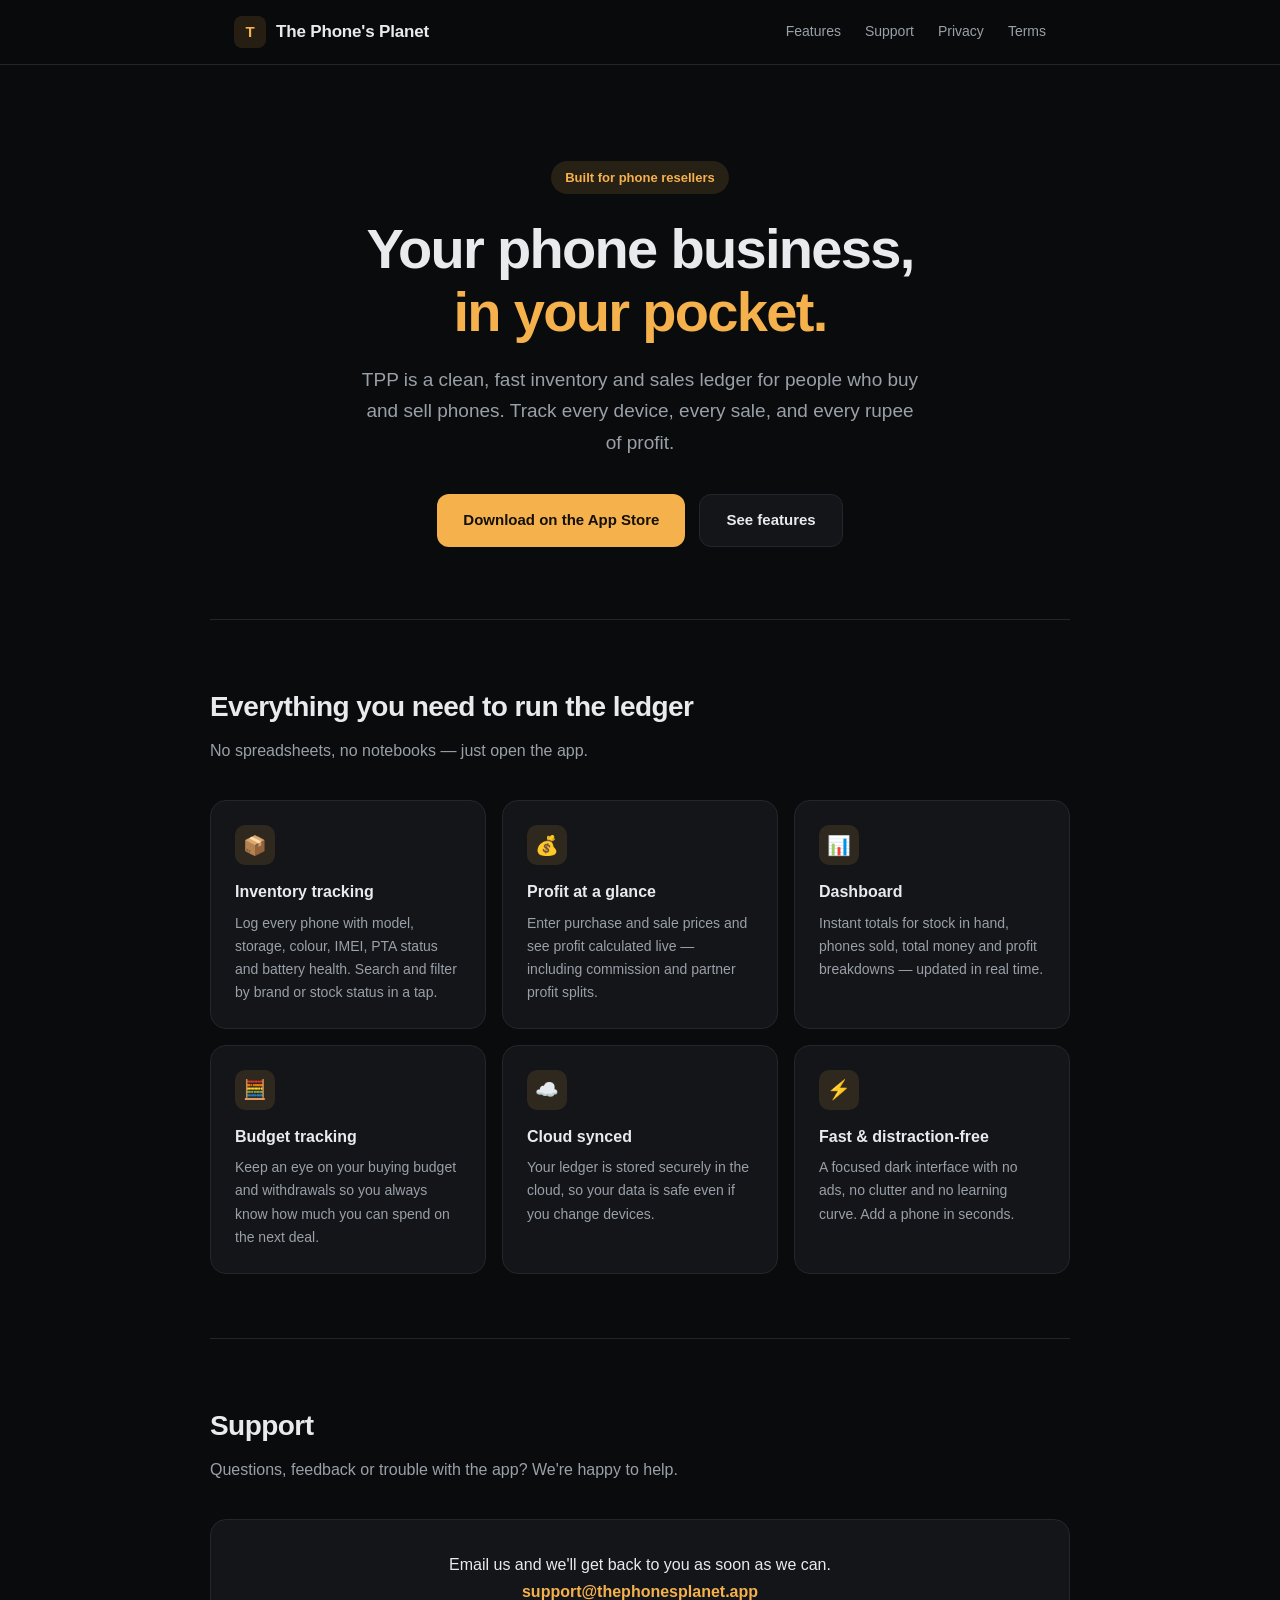
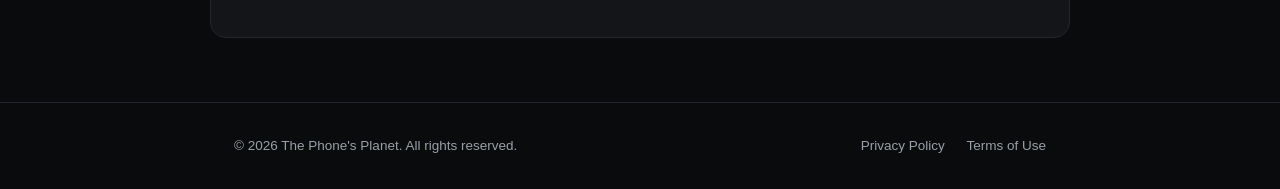
==== index.html @ 46cae415 "TOS" ====
<!DOCTYPE html>
<html lang="en">
<head>
  <meta charset="UTF-8" />
  <meta name="viewport" content="width=device-width, initial-scale=1.0" />
  <title>TPP — The Phone's Planet | Phone Inventory &amp; Sales Ledger</title>
  <meta name="description" content="TPP — The Phone's Planet is a simple, fast inventory and sales ledger for phone resellers. Track stock, sales, profit splits and budgets from your pocket." />
  <meta property="og:title" content="TPP — The Phone's Planet" />
  <meta property="og:description" content="A simple, fast inventory and sales ledger for phone resellers." />
  <meta property="og:type" content="website" />
  <link rel="stylesheet" href="styles.css" />
</head>
<body>
  <header>
    <div class="container nav">
      <a class="brand" href="/">
        <span class="logo">T</span>
        The Phone's Planet
      </a>
      <nav class="nav-links">
        <a href="#features">Features</a>
        <a href="#support">Support</a>
        <a href="privacy.html">Privacy</a>
        <a href="terms.html">Terms</a>
      </nav>
    </div>
  </header>

  <main>
    <section class="hero container">
      <span class="badge">Built for phone resellers</span>
      <h1>Your phone business,<br /><span class="accent">in your pocket.</span></h1>
      <p class="lede">
        TPP is a clean, fast inventory and sales ledger for people who buy and
        sell phones. Track every device, every sale, and every rupee of profit.
      </p>
      <div class="cta-row">
        <!-- TODO: replace # with the App Store link once the app is live -->
        <a class="btn btn-primary" href="#">Download on the App Store</a>
        <a class="btn btn-secondary" href="#features">See features</a>
      </div>
    </section>

    <section class="section container" id="features">
      <h2>Everything you need to run the ledger</h2>
      <p class="sub">No spreadsheets, no notebooks — just open the app.</p>
      <div class="grid">
        <div class="card">
          <div class="icon">📦</div>
          <h3>Inventory tracking</h3>
          <p>Log every phone with model, storage, colour, IMEI, PTA status and battery health. Search and filter by brand or stock status in a tap.</p>
        </div>
        <div class="card">
          <div class="icon">💰</div>
          <h3>Profit at a glance</h3>
          <p>Enter purchase and sale prices and see profit calculated live — including commission and partner profit splits.</p>
        </div>
        <div class="card">
          <div class="icon">📊</div>
          <h3>Dashboard</h3>
          <p>Instant totals for stock in hand, phones sold, total money and profit breakdowns — updated in real time.</p>
        </div>
        <div class="card">
          <div class="icon">🧮</div>
          <h3>Budget tracking</h3>
          <p>Keep an eye on your buying budget and withdrawals so you always know how much you can spend on the next deal.</p>
        </div>
        <div class="card">
          <div class="icon">☁️</div>
          <h3>Cloud synced</h3>
          <p>Your ledger is stored securely in the cloud, so your data is safe even if you change devices.</p>
        </div>
        <div class="card">
          <div class="icon">⚡</div>
          <h3>Fast &amp; distraction-free</h3>
          <p>A focused dark interface with no ads, no clutter and no learning curve. Add a phone in seconds.</p>
        </div>
      </div>
    </section>

    <section class="section container" id="support">
      <h2>Support</h2>
      <p class="sub">Questions, feedback or trouble with the app? We're happy to help.</p>
      <div class="support-box">
        <p>Email us and we'll get back to you as soon as we can.</p>
        <!-- TODO: replace with your real support email -->
        <a class="email" href="mailto:support@thephonesplanet.app">support@thephonesplanet.app</a>
      </div>
    </section>
  </main>

  <footer>
    <div class="container footer-inner">
      <span>© 2026 The Phone's Planet. All rights reserved.</span>
      <span>
        <a href="privacy.html">Privacy Policy</a>
        <a href="terms.html">Terms of Use</a>
      </span>
    </div>
  </footer>
</body>
</html>
---- styles.css ----
:root {
  --bg: #0a0b0d;
  --surface: #131519;
  --border: #23262d;
  --text: #e8eaed;
  --muted: #9aa0a8;
  --accent: #f5b14c;
  --accent-soft: rgba(245, 177, 76, 0.12);
  --green: #34c38f;
  --blue: #4c8dff;
}

* {
  margin: 0;
  padding: 0;
  box-sizing: border-box;
}

html {
  scroll-behavior: smooth;
}

body {
  background: var(--bg);
  color: var(--text);
  font-family: "Inter", -apple-system, BlinkMacSystemFont, "Segoe UI", Roboto,
    sans-serif;
  line-height: 1.65;
  -webkit-font-smoothing: antialiased;
}

.container {
  max-width: 860px;
  margin: 0 auto;
  padding: 0 24px;
}

/* ---------- Header ---------- */

header {
  border-bottom: 1px solid var(--border);
  position: sticky;
  top: 0;
  background: rgba(10, 11, 13, 0.85);
  backdrop-filter: blur(12px);
  z-index: 10;
}

.nav {
  display: flex;
  align-items: center;
  justify-content: space-between;
  height: 64px;
}

.brand {
  display: flex;
  align-items: center;
  gap: 10px;
  font-weight: 700;
  font-size: 17px;
  color: var(--text);
  text-decoration: none;
  letter-spacing: -0.01em;
}

.brand .logo {
  width: 32px;
  height: 32px;
  border-radius: 8px;
  background: var(--accent-soft);
  color: var(--accent);
  display: grid;
  place-items: center;
  font-size: 15px;
  font-weight: 800;
}

.nav-links {
  display: flex;
  gap: 24px;
}

.nav-links a {
  color: var(--muted);
  text-decoration: none;
  font-size: 14px;
  transition: color 0.15s;
}

.nav-links a:hover {
  color: var(--text);
}

/* ---------- Hero ---------- */

.hero {
  text-align: center;
  padding: 96px 0 72px;
}

.hero .badge {
  display: inline-block;
  background: var(--accent-soft);
  color: var(--accent);
  font-size: 13px;
  font-weight: 600;
  padding: 6px 14px;
  border-radius: 999px;
  margin-bottom: 24px;
}

.hero h1 {
  font-size: clamp(34px, 6vw, 56px);
  font-weight: 800;
  letter-spacing: -0.03em;
  line-height: 1.12;
}

.hero h1 .accent {
  color: var(--accent);
}

.hero p.lede {
  color: var(--muted);
  font-size: 19px;
  max-width: 560px;
  margin: 20px auto 36px;
}

.cta-row {
  display: flex;
  gap: 14px;
  justify-content: center;
  flex-wrap: wrap;
}

.btn {
  display: inline-flex;
  align-items: center;
  gap: 8px;
  padding: 13px 26px;
  border-radius: 12px;
  font-size: 15px;
  font-weight: 600;
  text-decoration: none;
  transition: opacity 0.15s, background 0.15s;
}

.btn-primary {
  background: var(--accent);
  color: #14100a;
}

.btn-primary:hover {
  opacity: 0.9;
}

.btn-secondary {
  background: var(--surface);
  color: var(--text);
  border: 1px solid var(--border);
}

.btn-secondary:hover {
  background: #1a1d23;
}

/* ---------- Features ---------- */

.section {
  padding: 64px 0;
  border-top: 1px solid var(--border);
}

.section h2 {
  font-size: 28px;
  font-weight: 700;
  letter-spacing: -0.02em;
  margin-bottom: 8px;
}

.section p.sub {
  color: var(--muted);
  margin-bottom: 36px;
}

.grid {
  display: grid;
  grid-template-columns: repeat(auto-fit, minmax(240px, 1fr));
  gap: 16px;
}

.card {
  background: var(--surface);
  border: 1px solid var(--border);
  border-radius: 16px;
  padding: 24px;
}

.card .icon {
  width: 40px;
  height: 40px;
  border-radius: 10px;
  display: grid;
  place-items: center;
  font-size: 19px;
  margin-bottom: 14px;
  background: var(--accent-soft);
}

.card h3 {
  font-size: 16px;
  font-weight: 600;
  margin-bottom: 6px;
}

.card p {
  color: var(--muted);
  font-size: 14px;
}

/* ---------- Support ---------- */

.support-box {
  background: var(--surface);
  border: 1px solid var(--border);
  border-radius: 16px;
  padding: 32px;
  text-align: center;
}

.support-box a.email {
  color: var(--accent);
  font-weight: 600;
  text-decoration: none;
}

/* ---------- Legal pages ---------- */

.legal {
  padding: 56px 0 80px;
}

.legal h1 {
  font-size: 34px;
  font-weight: 800;
  letter-spacing: -0.02em;
  margin-bottom: 6px;
}

.legal .updated {
  color: var(--muted);
  font-size: 14px;
  margin-bottom: 40px;
}

.legal h2 {
  font-size: 20px;
  font-weight: 700;
  margin: 36px 0 12px;
}

.legal p,
.legal li {
  color: #c4c8ce;
  font-size: 15.5px;
  margin-bottom: 12px;
}

.legal ul {
  padding-left: 22px;
  margin-bottom: 16px;
}

.legal a {
  color: var(--accent);
}

/* ---------- Footer ---------- */

footer {
  border-top: 1px solid var(--border);
  padding: 32px 0;
}

.footer-inner {
  display: flex;
  align-items: center;
  justify-content: space-between;
  flex-wrap: wrap;
  gap: 16px;
  color: var(--muted);
  font-size: 13.5px;
}

.footer-inner a {
  color: var(--muted);
  text-decoration: none;
  margin-left: 18px;
}

.footer-inner a:hover {
  color: var(--text);
}

@media (max-width: 560px) {
  .hero {
    padding: 64px 0 48px;
  }
  .nav-links {
    gap: 16px;
  }
}
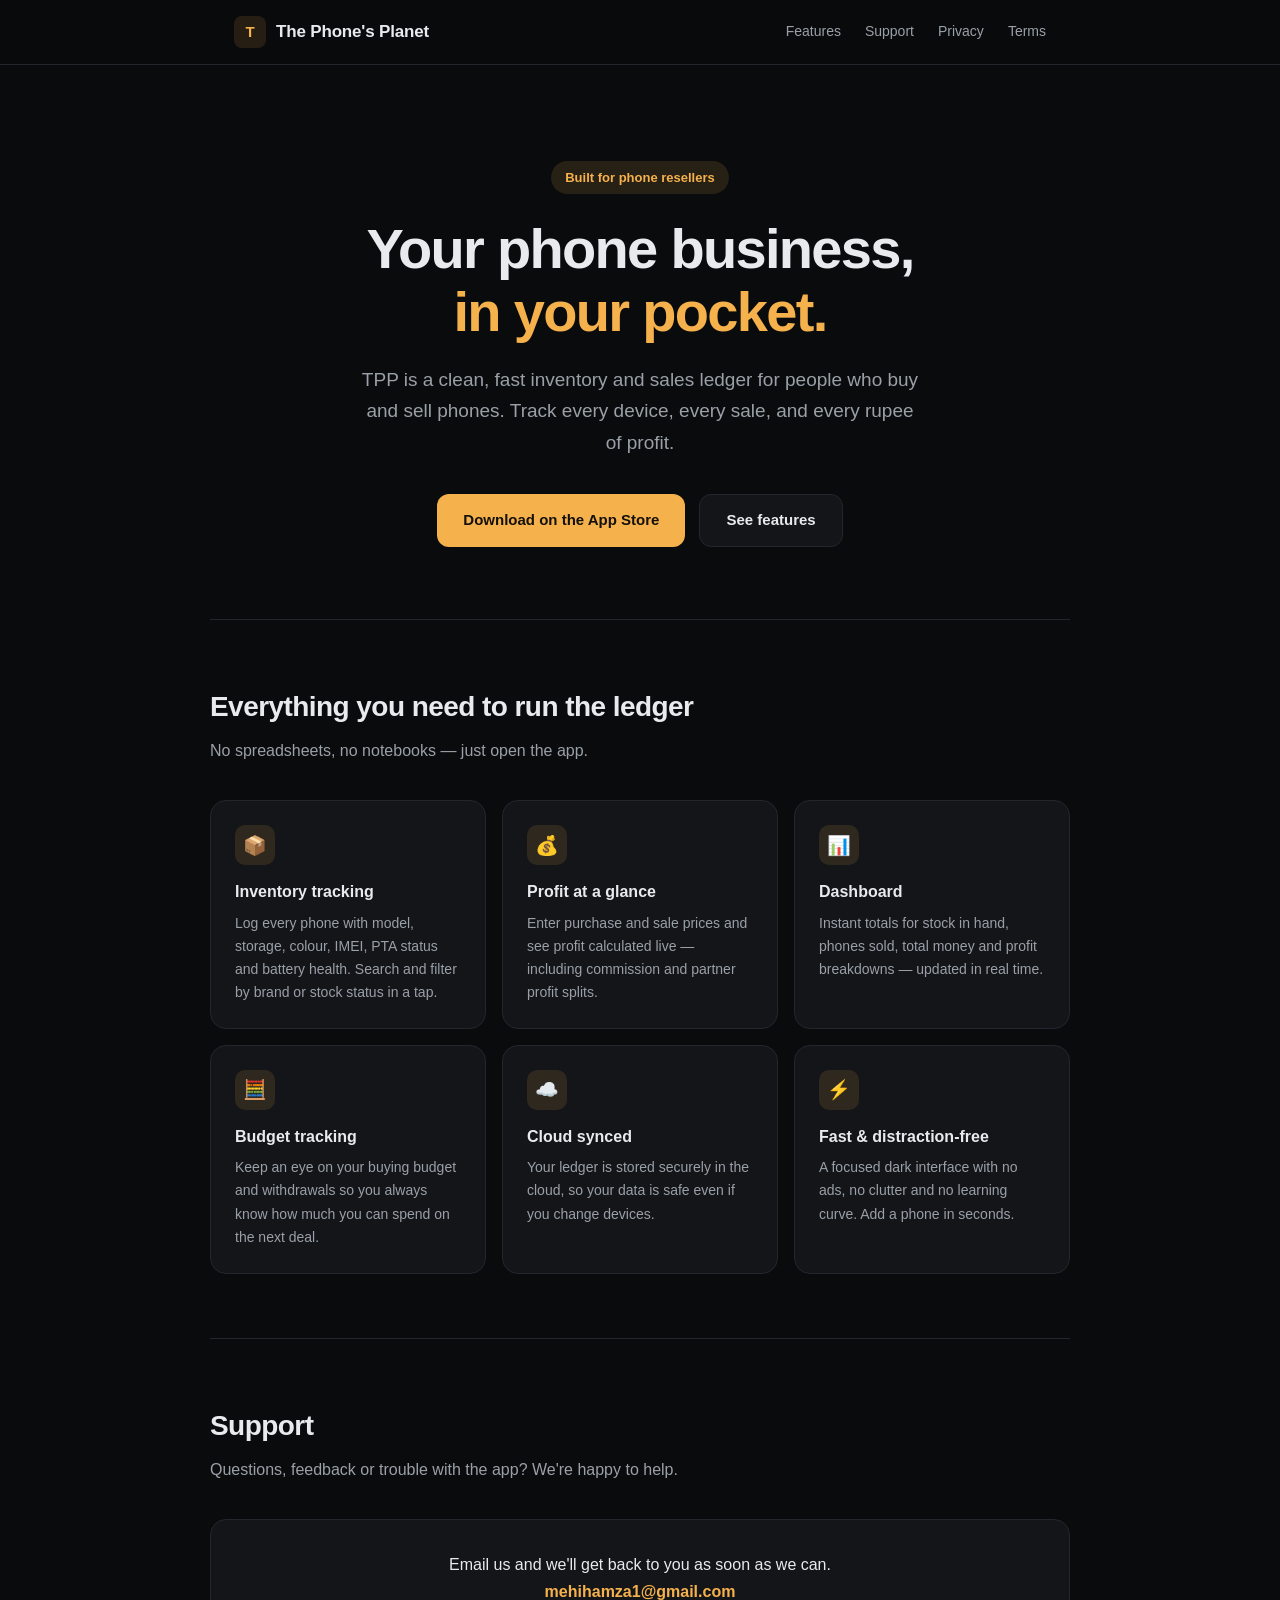
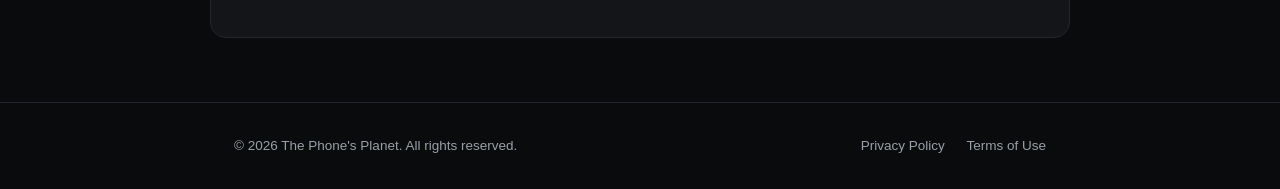
==== commit cee0fcef: "Update support email to mehihamza1@gmail.com Co-authored-by: Cursor <cursoragent@cursor.com>" ====
--- a/index.html
+++ b/index.html
@@ -8,7 +8,7 @@
   <meta property="og:title" content="TPP — The Phone's Planet" />
   <meta property="og:description" content="A simple, fast inventory and sales ledger for phone resellers." />
   <meta property="og:type" content="website" />
-  <link rel="stylesheet" href="styles.css" />
+  <link rel="stylesheet" href="/styles.css" />
 </head>
 <body>
   <header>
@@ -20,8 +20,8 @@
       <nav class="nav-links">
         <a href="#features">Features</a>
         <a href="#support">Support</a>
-        <a href="privacy.html">Privacy</a>
-        <a href="terms.html">Terms</a>
+        <a href="/privacy">Privacy</a>
+        <a href="/terms">Terms</a>
       </nav>
     </div>
   </header>
@@ -84,7 +84,7 @@
       <div class="support-box">
         <p>Email us and we'll get back to you as soon as we can.</p>
         <!-- TODO: replace with your real support email -->
-        <a class="email" href="mailto:support@thephonesplanet.app">support@thephonesplanet.app</a>
+        <a class="email" href="mailto:mehihamza1@gmail.com">mehihamza1@gmail.com</a>
       </div>
     </section>
   </main>
@@ -93,8 +93,8 @@
     <div class="container footer-inner">
       <span>© 2026 The Phone's Planet. All rights reserved.</span>
       <span>
-        <a href="privacy.html">Privacy Policy</a>
-        <a href="terms.html">Terms of Use</a>
+        <a href="/privacy">Privacy Policy</a>
+        <a href="/terms">Terms of Use</a>
       </span>
     </div>
   </footer>
